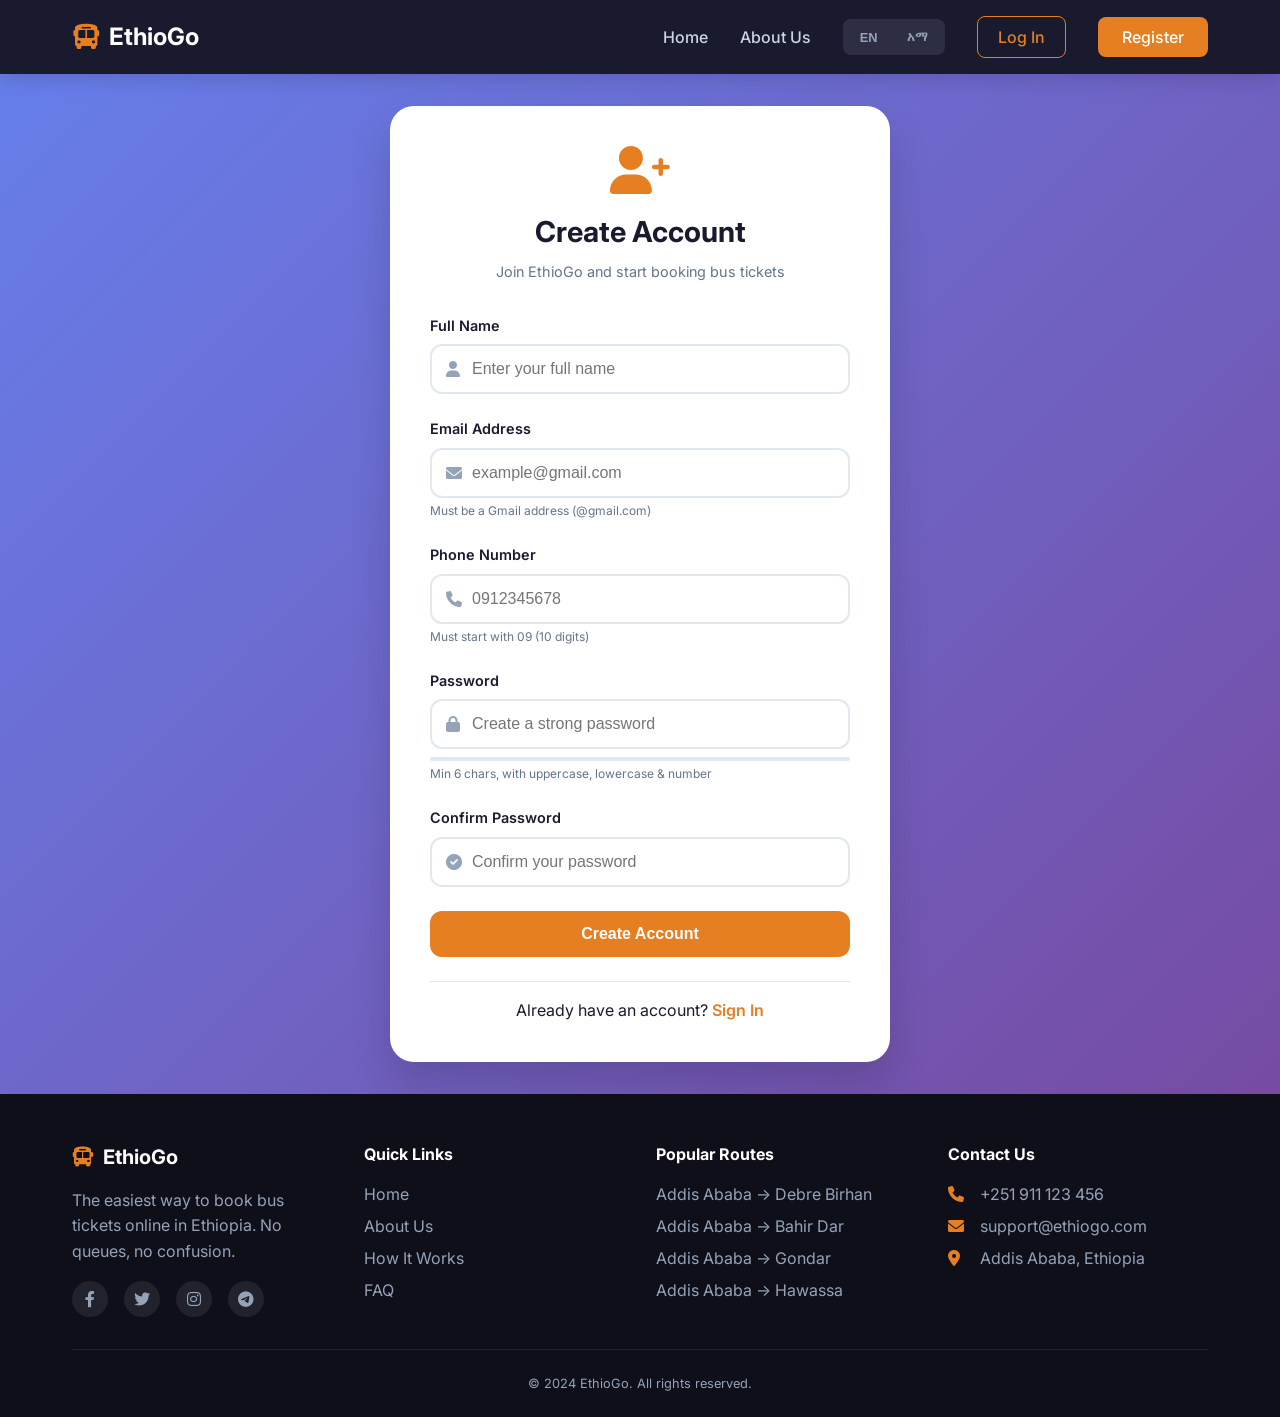
==== register.html @ 36d427b1 "first commit" ====
<!DOCTYPE html>
<html lang="en">
<head>
    <meta charset="UTF-8">
    <meta name="viewport" content="width=device-width, initial-scale=1.0">
    <title>Register - EthioGo | Create Account</title>
    <link href="https://fonts.googleapis.com/css2?family=Inter:wght@300;400;500;600;700;800&display=swap" rel="stylesheet">
    <link rel="stylesheet" href="https://cdnjs.cloudflare.com/ajax/libs/font-awesome/6.0.0-beta3/css/all.min.css">
    <link rel="stylesheet" href="css/main.css">
    <style>
        .register-container {
            min-height: 90vh;
            display: flex;
            align-items: center;
            justify-content: center;
            padding: 2rem;
            background: linear-gradient(135deg, #667eea 0%, #764ba2 100%);
        }
        
        .register-card {
            background: white;
            border-radius: 24px;
            box-shadow: 0 20px 40px rgba(0,0,0,0.15);
            width: 100%;
            max-width: 500px;
            padding: 2.5rem;
            transition: transform 0.3s;
        }
        
        .register-card:hover {
            transform: translateY(-5px);
        }
        
        .register-header {
            text-align: center;
            margin-bottom: 2rem;
        }
        
        .register-header i {
            font-size: 3rem;
            color: #e67e22;
            margin-bottom: 1rem;
        }
        
        .register-header h2 {
            font-size: 1.8rem;
            color: #1a1a2e;
            margin-bottom: 0.5rem;
        }
        
        .register-header p {
            color: #64748b;
            font-size: 0.9rem;
        }
        
        .form-group {
            margin-bottom: 1.5rem;
        }
        
        .form-group label {
            display: block;
            margin-bottom: 0.5rem;
            font-weight: 600;
            color: #1a1a2e;
            font-size: 0.9rem;
        }
        
        .input-icon {
            position: relative;
            display: flex;
            align-items: center;
        }
        
        .input-icon i:first-child {
            position: absolute;
            left: 1rem;
            color: #94a3b8;
        }
        
        .input-icon input {
            width: 100%;
            padding: 0.875rem 1rem 0.875rem 2.5rem;
            border: 2px solid #e2e8f0;
            border-radius: 12px;
            font-size: 1rem;
            transition: all 0.2s;
        }
        
        .input-icon input:focus {
            outline: none;
            border-color: #e67e22;
            box-shadow: 0 0 0 3px rgba(230,126,34,0.1);
        }
        
        .password-strength {
            margin-top: 0.5rem;
            height: 4px;
            background: #e2e8f0;
            border-radius: 2px;
            overflow: hidden;
        }
        
        .strength-bar {
            height: 100%;
            width: 0%;
            transition: width 0.3s;
        }
        
        .register-btn {
            width: 100%;
            background: #e67e22;
            color: white;
            border: none;
            padding: 0.875rem;
            border-radius: 12px;
            font-size: 1rem;
            font-weight: 600;
            cursor: pointer;
            transition: all 0.3s;
        }
        
        .register-btn:hover {
            background: #d35400;
            transform: translateY(-2px);
            box-shadow: 0 5px 15px rgba(230,126,34,0.3);
        }
        
        .login-link {
            text-align: center;
            margin-top: 1.5rem;
            padding-top: 1rem;
            border-top: 1px solid #e2e8f0;
        }
        
        .login-link a {
            color: #e67e22;
            text-decoration: none;
            font-weight: 600;
        }
        
        .alert {
            padding: 0.75rem;
            border-radius: 10px;
            margin-bottom: 1rem;
            font-size: 0.85rem;
        }
        
        .alert-error {
            background: #fee2e2;
            color: #dc2626;
            border: 1px solid #fecaca;
        }
        
        .alert-success {
            background: #d1fae5;
            color: #065f46;
            border: 1px solid #a7f3d0;
        }
        
        .info-text {
            font-size: 0.75rem;
            color: #64748b;
            margin-top: 0.25rem;
        }
        
        @media (max-width: 768px) {
            .register-card {
                padding: 1.5rem;
            }
        }
    </style>
</head>
<body>
    <div id="header-placeholder"></div>
    
    <div class="register-container">
        <div class="register-card">
            <div class="register-header">
                <i class="fas fa-user-plus"></i>
                <h2>Create Account</h2>
                <p>Join EthioGo and start booking bus tickets</p>
            </div>
            
            <div id="alertMessage" style="display: none;"></div>
            
            <form id="registerForm">
                <div class="form-group">
                    <label>Full Name</label>
                    <div class="input-icon">
                        <i class="fas fa-user"></i>
                        <input type="text" id="fullname" placeholder="Enter your full name" required>
                    </div>
                </div>
                
                <div class="form-group">
                    <label>Email Address</label>
                    <div class="input-icon">
                        <i class="fas fa-envelope"></i>
                        <input type="email" id="email" placeholder="example@gmail.com" required>
                    </div>
                    <div class="info-text">Must be a Gmail address (@gmail.com)</div>
                </div>
                
                <div class="form-group">
                    <label>Phone Number</label>
                    <div class="input-icon">
                        <i class="fas fa-phone"></i>
                        <input type="tel" id="phone" placeholder="0912345678" required>
                    </div>
                    <div class="info-text">Must start with 09 (10 digits)</div>
                </div>
                
                <div class="form-group">
                    <label>Password</label>
                    <div class="input-icon">
                        <i class="fas fa-lock"></i>
                        <input type="password" id="password" placeholder="Create a strong password" required>
                    </div>
                    <div class="password-strength">
                        <div class="strength-bar" id="strengthBar"></div>
                    </div>
                    <div class="info-text">Min 6 chars, with uppercase, lowercase & number</div>
                </div>
                
                <div class="form-group">
                    <label>Confirm Password</label>
                    <div class="input-icon">
                        <i class="fas fa-check-circle"></i>
                        <input type="password" id="confirmPassword" placeholder="Confirm your password" required>
                    </div>
                </div>
                
                <button type="submit" class="register-btn">Create Account</button>
                
                <div class="login-link">
                    <p>Already have an account? <a href="login.html">Sign In</a></p>
                </div>
            </form>
        </div>
    </div>
    
    <div id="footer-placeholder"></div>
    
    <script src="js/main.js"></script>
    <script>
        // Password strength checker
        const passwordInput = document.getElementById('password');
        const strengthBar = document.getElementById('strengthBar');
        
        passwordInput.addEventListener('input', function() {
            const password = this.value;
            let strength = 0;
            
            if (password.length >= 6) strength++;
            if (/[a-z]/.test(password)) strength++;
            if (/[A-Z]/.test(password)) strength++;
            if (/[0-9]/.test(password)) strength++;
            
            const width = (strength / 4) * 100;
            strengthBar.style.width = width + '%';
            
            if (strength < 2) strengthBar.style.background = '#ef4444';
            else if (strength < 3) strengthBar.style.background = '#f59e0b';
            else strengthBar.style.background = '#10b981';
        });
        
        // Form submission
        const registerForm = document.getElementById('registerForm');
        
        registerForm.addEventListener('submit', async (e) => {
            e.preventDefault();
            
            const fullname = document.getElementById('fullname').value;
            const email = document.getElementById('email').value;
            const phone = document.getElementById('phone').value;
            const password = document.getElementById('password').value;
            const confirmPassword = document.getElementById('confirmPassword').value;
            
            // Validation
            if (!fullname || !email || !phone || !password) {
                showAlert('Please fill all fields', 'error');
                return;
            }
            
            if (password !== confirmPassword) {
                showAlert('Passwords do not match', 'error');
                return;
            }
            
            if (password.length < 6) {
                showAlert('Password must be at least 6 characters', 'error');
                return;
            }
            
            if (!email.includes('@gmail.com')) {
                showAlert('Email must be a Gmail address (@gmail.com)', 'error');
                return;
            }
            
            const hasUpper = /[A-Z]/.test(password);
            const hasLower = /[a-z]/.test(password);
            const hasNumber = /[0-9]/.test(password);
            
            if (!hasUpper || !hasLower || !hasNumber) {
                showAlert('Password must contain uppercase, lowercase, and number', 'error');
                return;
            }
            
            const submitBtn = registerForm.querySelector('button');
            const originalText = submitBtn.textContent;
            submitBtn.textContent = 'Creating Account...';
            submitBtn.disabled = true;
            
            try {
                const response = await fetch('backend/api/register.php', {
                    method: 'POST',
                    headers: { 'Content-Type': 'application/json' },
                    body: JSON.stringify({
                        fullname: fullname,
                        email: email,
                        phone: phone,
                        password: password,
                        confirmPassword: confirmPassword
                    })
                });
                
                const result = await response.json();
                
                if (result.success) {
                    showAlert(result.message, 'success');
                    setTimeout(() => {
                        window.location.href = 'login.html';
                    }, 2000);
                } else {
                    showAlert(result.message, 'error');
                    submitBtn.textContent = originalText;
                    submitBtn.disabled = false;
                }
            } catch (error) {
                showAlert('Connection error. Please try again.', 'error');
                submitBtn.textContent = originalText;
                submitBtn.disabled = false;
            }
        });
        
        function showAlert(message, type) {
            const alertDiv = document.getElementById('alertMessage');
            alertDiv.textContent = message;
            alertDiv.className = `alert alert-${type}`;
            alertDiv.style.display = 'block';
            
            setTimeout(() => {
                alertDiv.style.display = 'none';
            }, 4000);
        }
    </script>
</body>
</html>
---- css/main.css ----
/* ========================================
   ETHIOGO - SHARED STYLES (Header & Footer)
   Professional, Darker, Elegant Colors
   ======================================== */

* {
    margin: 0;
    padding: 0;
    box-sizing: border-box;
}

body {
    font-family: 'Inter', -apple-system, BlinkMacSystemFont, 'Segoe UI', sans-serif;
    background: #f0f2f5;
    color: #1a1a2e;
    line-height: 1.5;
    min-height: 100vh;
    display: flex;
    flex-direction: column;
}

main {
    flex: 1;
}

.container {
    max-width: 1200px;
    margin: 0 auto;
    padding: 0 2rem;
}

/* ===== NAVBAR - STICKY HEADER ===== */
.navbar {
    background: #1a1a2e;
    box-shadow: 0 4px 20px rgba(0,0,0,0.15);
    position: sticky;
    top: 0;
    z-index: 1000;
    backdrop-filter: blur(0px);
}

.nav-container {
    max-width: 1200px;
    margin: 0 auto;
    padding: 1rem 2rem;
    display: flex;
    justify-content: space-between;
    align-items: center;
}

.logo {
    display: flex;
    align-items: center;
    gap: 0.5rem;
    font-size: 1.5rem;
    font-weight: 700;
    color: white;
    text-decoration: none;
}

.logo i {
    color: #e67e22;
    font-size: 1.6rem;
}

.nav-links {
    display: flex;
    align-items: center;
    gap: 2rem;
}

.nav-links a {
    text-decoration: none;
    color: #cbd5e1;
    font-weight: 500;
    transition: color 0.2s;
}

.nav-links a:hover {
    color: #e67e22;
}

.nav-links a.active {
    color: #e67e22;
}

/* Language Switcher */
.language-switcher {
    display: flex;
    gap: 0.25rem;
    background: #2d2d44;
    padding: 0.25rem;
    border-radius: 8px;
}

.lang-btn {
    padding: 0.4rem 0.8rem;
    border: none;
    background: transparent;
    border-radius: 6px;
    cursor: pointer;
    font-size: 0.8rem;
    font-weight: 600;
    transition: all 0.2s;
    color: #94a3b8;
}

.lang-btn.active {
    background: #e67e22;
    color: white;
    box-shadow: 0 1px 3px rgba(0,0,0,0.2);
}

.lang-btn:hover:not(.active) {
    background: #3d3d5c;
    color: white;
}

/* Buttons */
.btn-outline {
    border: 1.5px solid #e67e22;
    padding: 0.5rem 1.25rem;
    border-radius: 8px;
    transition: all 0.2s;
    background: transparent;
    color: #e67e22 !important;
}

.btn-outline:hover {
    background: #e67e22;
    color: white !important;
    border-color: #e67e22;
}

.btn-primary {
    background: #e67e22;
    padding: 0.5rem 1.5rem;
    border-radius: 8px;
    color: white !important;
    transition: all 0.2s;
    border: none;
}

.btn-primary:hover {
    background: #d35400;
    transform: translateY(-1px);
}

.menu-toggle {
    display: none;
    font-size: 1.5rem;
    cursor: pointer;
    color: white;
}

/* ===== FOOTER ===== */
.footer {
    background: #0f0f1a;
    color: #94a3b8;
    padding: 3rem 0 1.5rem;
    margin-top: 0;
}

.footer-grid {
    display: grid;
    grid-template-columns: repeat(auto-fit, minmax(250px, 1fr));
    gap: 2rem;
    margin-bottom: 2rem;
}

.footer-logo {
    display: flex;
    align-items: center;
    gap: 0.5rem;
    font-size: 1.25rem;
    font-weight: 700;
    color: white;
    text-decoration: none;
    margin-bottom: 1rem;
}

.footer-logo i {
    color: #e67e22;
}

.footer-col p {
    line-height: 1.6;
    margin-bottom: 1rem;
    color: #94a3b8;
}

.footer-col h4 {
    color: white;
    margin-bottom: 1rem;
    font-size: 1rem;
}

.footer-col ul {
    list-style: none;
}

.footer-col ul li {
    margin-bottom: 0.5rem;
}

.footer-col a {
    color: #94a3b8;
    text-decoration: none;
    transition: color 0.2s;
}

.footer-col a:hover {
    color: #e67e22;
}

.social-icons {
    display: flex;
    gap: 1rem;
    margin-top: 1rem;
}

.social-icons a {
    width: 36px;
    height: 36px;
    background: rgba(255,255,255,0.08);
    display: flex;
    align-items: center;
    justify-content: center;
    border-radius: 50%;
    transition: all 0.2s;
    color: #94a3b8;
}

.social-icons a:hover {
    background: #e67e22;
    color: white;
    transform: translateY(-2px);
}

.contact-list li {
    display: flex;
    align-items: center;
    gap: 0.75rem;
    margin-bottom: 0.75rem;
    color: #94a3b8;
}

.contact-list i {
    color: #e67e22;
    width: 20px;
}

.footer-bottom {
    text-align: center;
    padding-top: 1.5rem;
    border-top: 1px solid rgba(255,255,255,0.08);
    font-size: 0.8rem;
}

/* ===== RESPONSIVE ===== */
@media (max-width: 768px) {
    .menu-toggle {
        display: block;
    }
    
    .nav-links {
        display: none;
        position: absolute;
        top: 100%;
        left: 0;
        right: 0;
        background: #1a1a2e;
        flex-direction: column;
        padding: 1.5rem;
        gap: 1rem;
        box-shadow: 0 10px 20px rgba(0,0,0,0.2);
    }
    
    .nav-links.active {
        display: flex;
    }
    
    .container {
        padding: 0 1rem;
    }
    
    .footer-grid {
        grid-template-columns: 1fr;
        text-align: center;
    }
    
    .social-icons {
        justify-content: center;
    }
    
    .contact-list li {
        justify-content: center;
    }
}
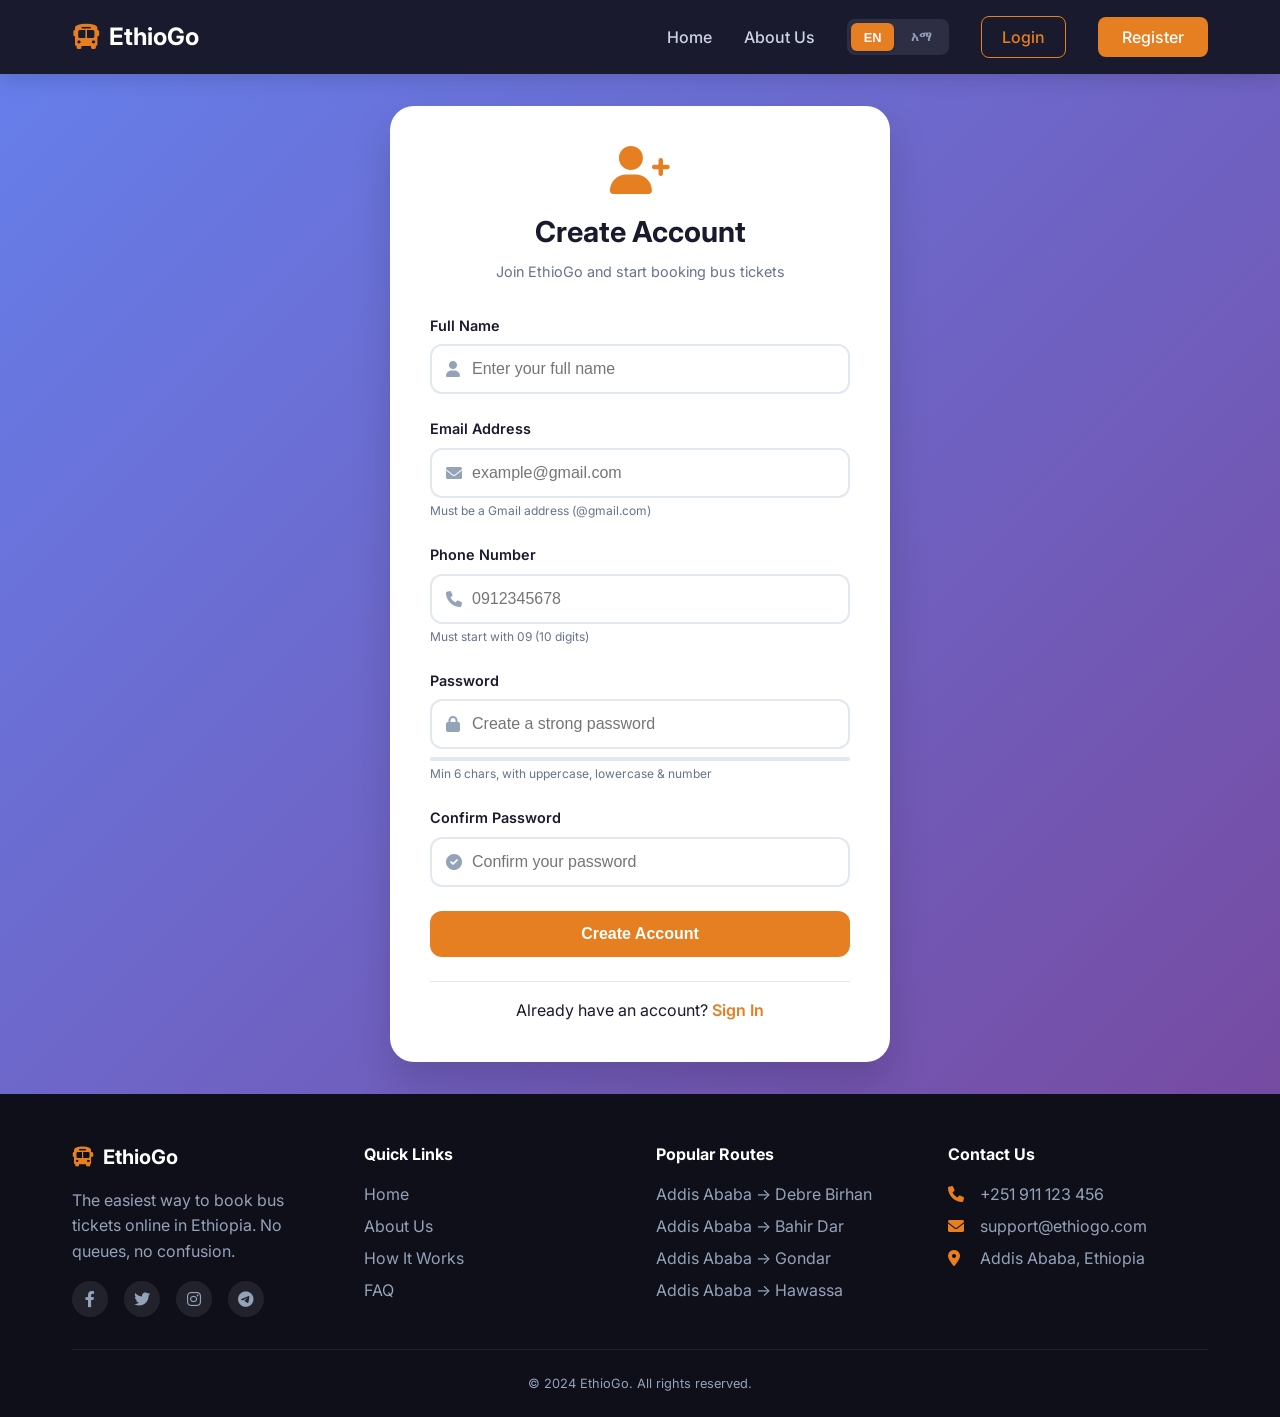
==== commit b0846147: "second commit" ====
--- a/register.html
+++ b/register.html
@@ -7,168 +7,7 @@
     <link href="https://fonts.googleapis.com/css2?family=Inter:wght@300;400;500;600;700;800&display=swap" rel="stylesheet">
     <link rel="stylesheet" href="https://cdnjs.cloudflare.com/ajax/libs/font-awesome/6.0.0-beta3/css/all.min.css">
     <link rel="stylesheet" href="css/main.css">
-    <style>
-        .register-container {
-            min-height: 90vh;
-            display: flex;
-            align-items: center;
-            justify-content: center;
-            padding: 2rem;
-            background: linear-gradient(135deg, #667eea 0%, #764ba2 100%);
-        }
-        
-        .register-card {
-            background: white;
-            border-radius: 24px;
-            box-shadow: 0 20px 40px rgba(0,0,0,0.15);
-            width: 100%;
-            max-width: 500px;
-            padding: 2.5rem;
-            transition: transform 0.3s;
-        }
-        
-        .register-card:hover {
-            transform: translateY(-5px);
-        }
-        
-        .register-header {
-            text-align: center;
-            margin-bottom: 2rem;
-        }
-        
-        .register-header i {
-            font-size: 3rem;
-            color: #e67e22;
-            margin-bottom: 1rem;
-        }
-        
-        .register-header h2 {
-            font-size: 1.8rem;
-            color: #1a1a2e;
-            margin-bottom: 0.5rem;
-        }
-        
-        .register-header p {
-            color: #64748b;
-            font-size: 0.9rem;
-        }
-        
-        .form-group {
-            margin-bottom: 1.5rem;
-        }
-        
-        .form-group label {
-            display: block;
-            margin-bottom: 0.5rem;
-            font-weight: 600;
-            color: #1a1a2e;
-            font-size: 0.9rem;
-        }
-        
-        .input-icon {
-            position: relative;
-            display: flex;
-            align-items: center;
-        }
-        
-        .input-icon i:first-child {
-            position: absolute;
-            left: 1rem;
-            color: #94a3b8;
-        }
-        
-        .input-icon input {
-            width: 100%;
-            padding: 0.875rem 1rem 0.875rem 2.5rem;
-            border: 2px solid #e2e8f0;
-            border-radius: 12px;
-            font-size: 1rem;
-            transition: all 0.2s;
-        }
-        
-        .input-icon input:focus {
-            outline: none;
-            border-color: #e67e22;
-            box-shadow: 0 0 0 3px rgba(230,126,34,0.1);
-        }
-        
-        .password-strength {
-            margin-top: 0.5rem;
-            height: 4px;
-            background: #e2e8f0;
-            border-radius: 2px;
-            overflow: hidden;
-        }
-        
-        .strength-bar {
-            height: 100%;
-            width: 0%;
-            transition: width 0.3s;
-        }
-        
-        .register-btn {
-            width: 100%;
-            background: #e67e22;
-            color: white;
-            border: none;
-            padding: 0.875rem;
-            border-radius: 12px;
-            font-size: 1rem;
-            font-weight: 600;
-            cursor: pointer;
-            transition: all 0.3s;
-        }
-        
-        .register-btn:hover {
-            background: #d35400;
-            transform: translateY(-2px);
-            box-shadow: 0 5px 15px rgba(230,126,34,0.3);
-        }
-        
-        .login-link {
-            text-align: center;
-            margin-top: 1.5rem;
-            padding-top: 1rem;
-            border-top: 1px solid #e2e8f0;
-        }
-        
-        .login-link a {
-            color: #e67e22;
-            text-decoration: none;
-            font-weight: 600;
-        }
-        
-        .alert {
-            padding: 0.75rem;
-            border-radius: 10px;
-            margin-bottom: 1rem;
-            font-size: 0.85rem;
-        }
-        
-        .alert-error {
-            background: #fee2e2;
-            color: #dc2626;
-            border: 1px solid #fecaca;
-        }
-        
-        .alert-success {
-            background: #d1fae5;
-            color: #065f46;
-            border: 1px solid #a7f3d0;
-        }
-        
-        .info-text {
-            font-size: 0.75rem;
-            color: #64748b;
-            margin-top: 0.25rem;
-        }
-        
-        @media (max-width: 768px) {
-            .register-card {
-                padding: 1.5rem;
-            }
-        }
-    </style>
+    <link rel="stylesheet" href="css/register.css">
 </head>
 <body>
     <div id="header-placeholder"></div>
@@ -242,117 +81,7 @@
     <div id="footer-placeholder"></div>
     
     <script src="js/main.js"></script>
-    <script>
-        // Password strength checker
-        const passwordInput = document.getElementById('password');
-        const strengthBar = document.getElementById('strengthBar');
-        
-        passwordInput.addEventListener('input', function() {
-            const password = this.value;
-            let strength = 0;
-            
-            if (password.length >= 6) strength++;
-            if (/[a-z]/.test(password)) strength++;
-            if (/[A-Z]/.test(password)) strength++;
-            if (/[0-9]/.test(password)) strength++;
-            
-            const width = (strength / 4) * 100;
-            strengthBar.style.width = width + '%';
-            
-            if (strength < 2) strengthBar.style.background = '#ef4444';
-            else if (strength < 3) strengthBar.style.background = '#f59e0b';
-            else strengthBar.style.background = '#10b981';
-        });
-        
-        // Form submission
-        const registerForm = document.getElementById('registerForm');
-        
-        registerForm.addEventListener('submit', async (e) => {
-            e.preventDefault();
-            
-            const fullname = document.getElementById('fullname').value;
-            const email = document.getElementById('email').value;
-            const phone = document.getElementById('phone').value;
-            const password = document.getElementById('password').value;
-            const confirmPassword = document.getElementById('confirmPassword').value;
-            
-            // Validation
-            if (!fullname || !email || !phone || !password) {
-                showAlert('Please fill all fields', 'error');
-                return;
-            }
-            
-            if (password !== confirmPassword) {
-                showAlert('Passwords do not match', 'error');
-                return;
-            }
-            
-            if (password.length < 6) {
-                showAlert('Password must be at least 6 characters', 'error');
-                return;
-            }
-            
-            if (!email.includes('@gmail.com')) {
-                showAlert('Email must be a Gmail address (@gmail.com)', 'error');
-                return;
-            }
-            
-            const hasUpper = /[A-Z]/.test(password);
-            const hasLower = /[a-z]/.test(password);
-            const hasNumber = /[0-9]/.test(password);
-            
-            if (!hasUpper || !hasLower || !hasNumber) {
-                showAlert('Password must contain uppercase, lowercase, and number', 'error');
-                return;
-            }
-            
-            const submitBtn = registerForm.querySelector('button');
-            const originalText = submitBtn.textContent;
-            submitBtn.textContent = 'Creating Account...';
-            submitBtn.disabled = true;
-            
-            try {
-                const response = await fetch('backend/api/register.php', {
-                    method: 'POST',
-                    headers: { 'Content-Type': 'application/json' },
-                    body: JSON.stringify({
-                        fullname: fullname,
-                        email: email,
-                        phone: phone,
-                        password: password,
-                        confirmPassword: confirmPassword
-                    })
-                });
-                
-                const result = await response.json();
-                
-                if (result.success) {
-                    showAlert(result.message, 'success');
-                    setTimeout(() => {
-                        window.location.href = 'login.html';
-                    }, 2000);
-                } else {
-                    showAlert(result.message, 'error');
-                    submitBtn.textContent = originalText;
-                    submitBtn.disabled = false;
-                }
-            } catch (error) {
-                showAlert('Connection error. Please try again.', 'error');
-                submitBtn.textContent = originalText;
-                submitBtn.disabled = false;
-            }
-        });
-        
-        function showAlert(message, type) {
-            const alertDiv = document.getElementById('alertMessage');
-            alertDiv.textContent = message;
-            alertDiv.className = `alert alert-${type}`;
-            alertDiv.style.display = 'block';
-            
-            setTimeout(() => {
-                alertDiv.style.display = 'none';
-            }, 4000);
-        }
-    </script>
+    <script src="js/translations.js"></script>
+    <script src="js/register.js"></script>
 </body>
 </html>
--- a/css/register.css
+++ b/css/register.css
@@ -0,0 +1,160 @@
+.register-container {
+            min-height: 90vh;
+            display: flex;
+            align-items: center;
+            justify-content: center;
+            padding: 2rem;
+            background: linear-gradient(135deg, #667eea 0%, #764ba2 100%);
+        }
+        
+        .register-card {
+            background: white;
+            border-radius: 24px;
+            box-shadow: 0 20px 40px rgba(0,0,0,0.15);
+            width: 100%;
+            max-width: 500px;
+            padding: 2.5rem;
+            transition: transform 0.3s;
+        }
+        
+        .register-card:hover {
+            transform: translateY(-5px);
+        }
+        
+        .register-header {
+            text-align: center;
+            margin-bottom: 2rem;
+        }
+        
+        .register-header i {
+            font-size: 3rem;
+            color: #e67e22;
+            margin-bottom: 1rem;
+        }
+        
+        .register-header h2 {
+            font-size: 1.8rem;
+            color: #1a1a2e;
+            margin-bottom: 0.5rem;
+        }
+        
+        .register-header p {
+            color: #64748b;
+            font-size: 0.9rem;
+        }
+        
+        .form-group {
+            margin-bottom: 1.5rem;
+        }
+        
+        .form-group label {
+            display: block;
+            margin-bottom: 0.5rem;
+            font-weight: 600;
+            color: #1a1a2e;
+            font-size: 0.9rem;
+        }
+        
+        .input-icon {
+            position: relative;
+            display: flex;
+            align-items: center;
+        }
+        
+        .input-icon i:first-child {
+            position: absolute;
+            left: 1rem;
+            color: #94a3b8;
+        }
+        
+        .input-icon input {
+            width: 100%;
+            padding: 0.875rem 1rem 0.875rem 2.5rem;
+            border: 2px solid #e2e8f0;
+            border-radius: 12px;
+            font-size: 1rem;
+            transition: all 0.2s;
+        }
+        
+        .input-icon input:focus {
+            outline: none;
+            border-color: #e67e22;
+            box-shadow: 0 0 0 3px rgba(230,126,34,0.1);
+        }
+        
+        .password-strength {
+            margin-top: 0.5rem;
+            height: 4px;
+            background: #e2e8f0;
+            border-radius: 2px;
+            overflow: hidden;
+        }
+        
+        .strength-bar {
+            height: 100%;
+            width: 0%;
+            transition: width 0.3s;
+        }
+        
+        .register-btn {
+            width: 100%;
+            background: #e67e22;
+            color: white;
+            border: none;
+            padding: 0.875rem;
+            border-radius: 12px;
+            font-size: 1rem;
+            font-weight: 600;
+            cursor: pointer;
+            transition: all 0.3s;
+        }
+        
+        .register-btn:hover {
+            background: #d35400;
+            transform: translateY(-2px);
+            box-shadow: 0 5px 15px rgba(230,126,34,0.3);
+        }
+        
+        .login-link {
+            text-align: center;
+            margin-top: 1.5rem;
+            padding-top: 1rem;
+            border-top: 1px solid #e2e8f0;
+        }
+        
+        .login-link a {
+            color: #e67e22;
+            text-decoration: none;
+            font-weight: 600;
+        }
+        
+        .alert {
+            padding: 0.75rem;
+            border-radius: 10px;
+            margin-bottom: 1rem;
+            font-size: 0.85rem;
+        }
+        
+        .alert-error {
+            background: #fee2e2;
+            color: #dc2626;
+            border: 1px solid #fecaca;
+        }
+        
+        .alert-success {
+            background: #d1fae5;
+            color: #065f46;
+            border: 1px solid #a7f3d0;
+        }
+        
+        .info-text {
+            font-size: 0.75rem;
+            color: #64748b;
+            margin-top: 0.25rem;
+        }
+        
+        @media (max-width: 768px) {
+            .register-card {
+                padding: 1.5rem;
+            }
+        }
